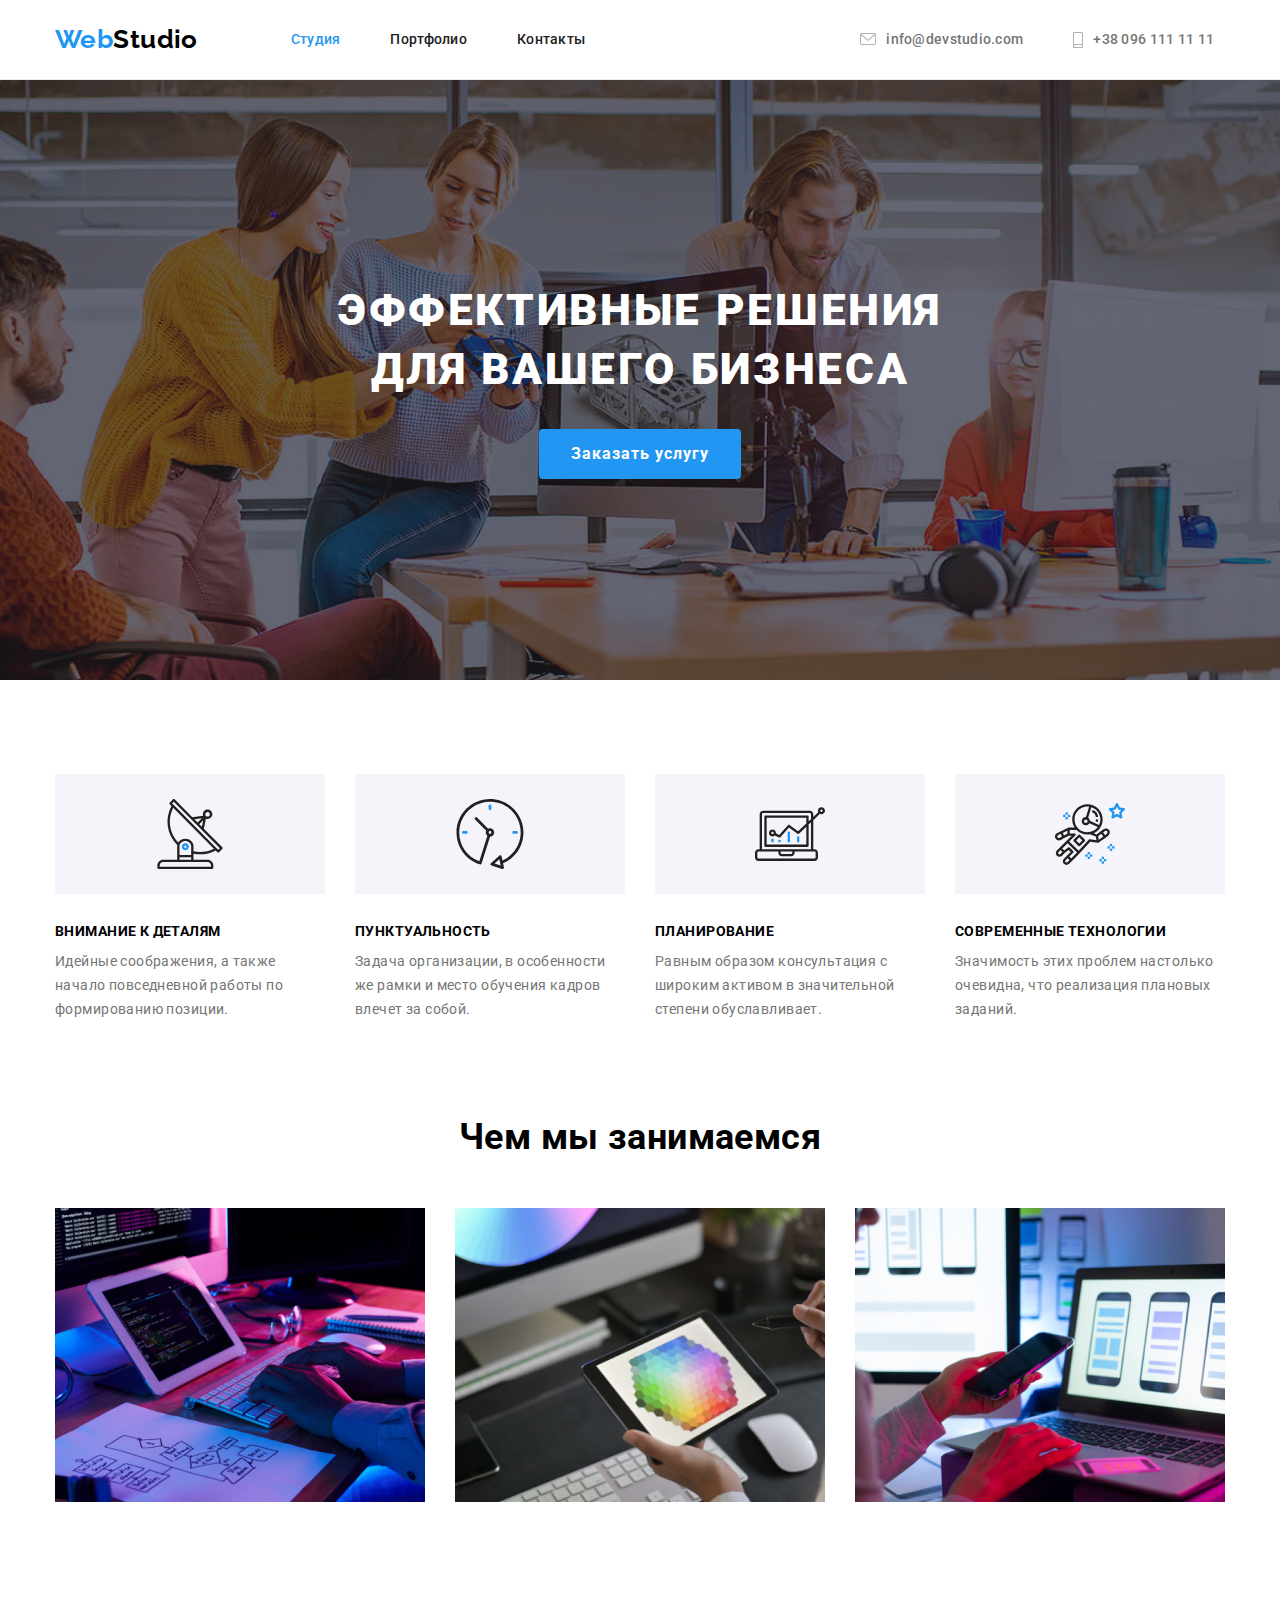
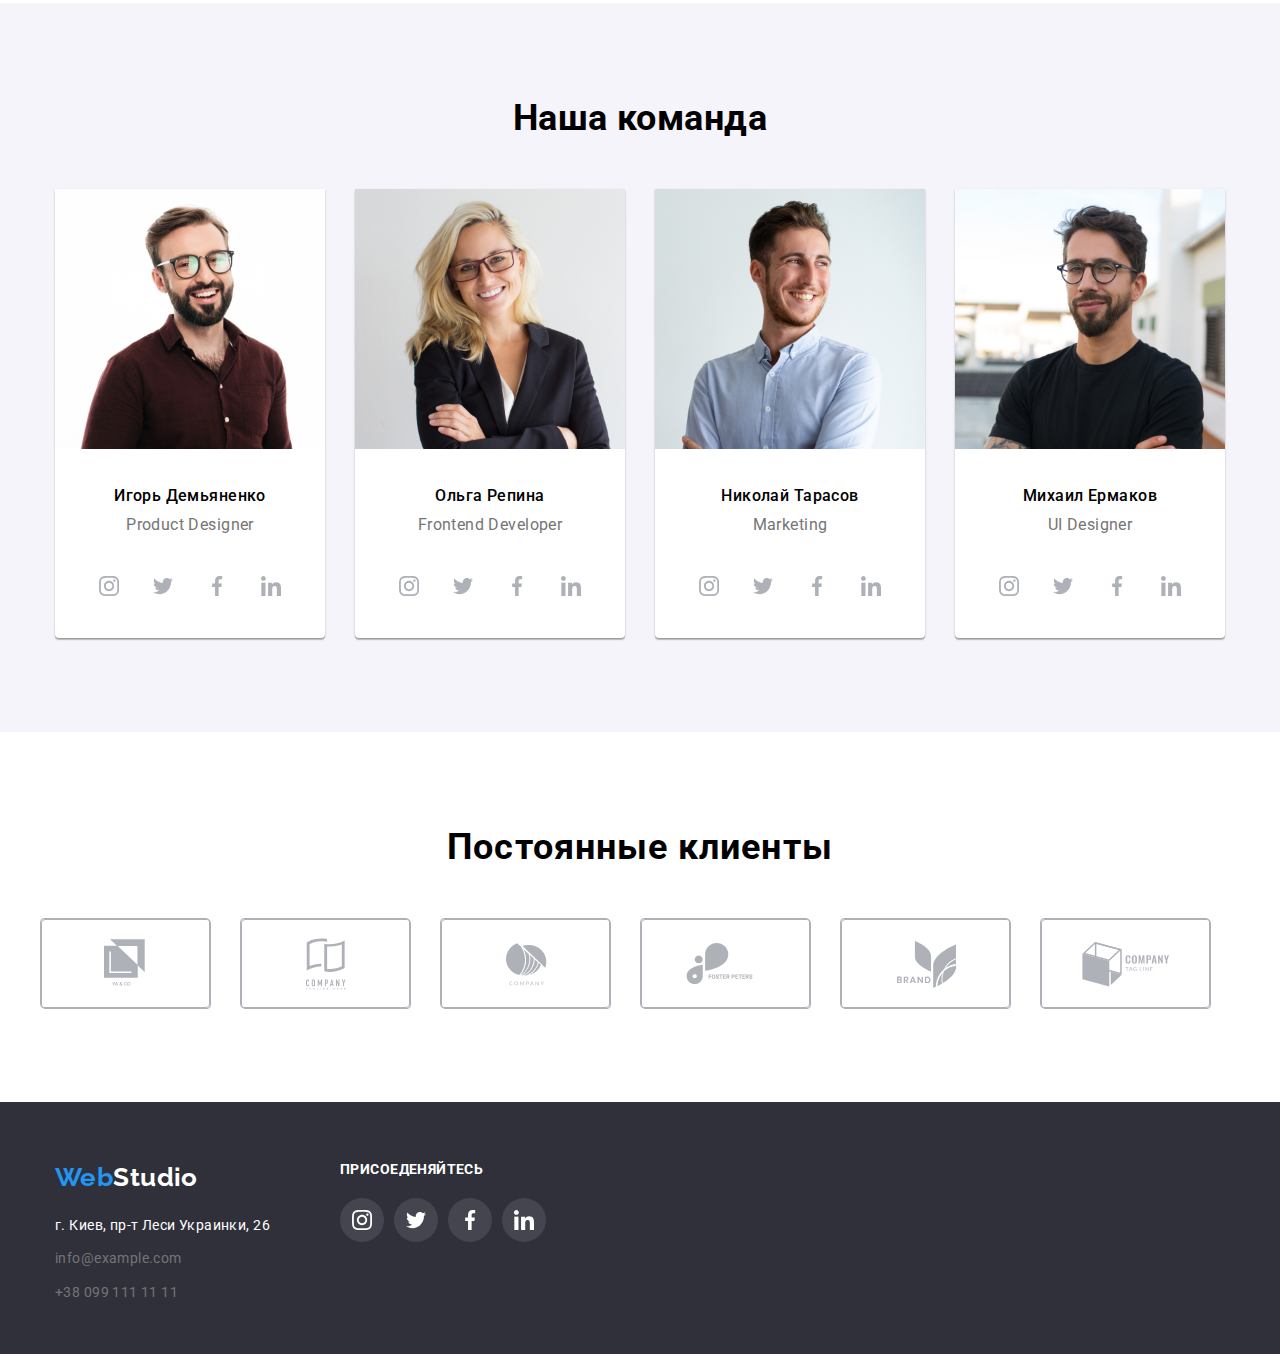
==== index.html @ dcd7377b "Initial commit" ====
<!DOCTYPE html>
<html lang="en">
  <head>
    <meta charset="UTF-8" />
    <meta name="viewport" content="width=device-width, initial-scale=1.0" />
    <title>Студия</title>
    <link rel="preconnect" href="https://fonts.gstatic.com" />
    <link rel="stylesheet" href="https://fonts.googleapis.com/css2?family=Roboto:wght@400;500;700;900&display=swap" />
    <link rel="stylesheet" href="https://fonts.googleapis.com/css2?family=Raleway:wght@700&display=swap" />
    <link
      rel="stylesheet"
      href="https://cdnjs.cloudflare.com/ajax/libs/modern-normalize/0.2.0/modern-normalize.min.css"
    />
    <link rel="stylesheet" href="./css/styles.css" />
  </head>

  <body>
    <!--Шапка-->
    <header class="page-header">
      <div class="container nav">
        <a href=""><span class="logo">Web</span><span class="second-logo">Studio</span></a>
        <nav class="nav-menu">
          <ul class="site-nav list">
            <li class="item"><a class="link current" href="./index.html">Студия</a></li>
            <li class="item"><a class="link" href="./portfolio.html">Портфолио</a></li>
            <li class="item"><a class="link" href="">Контакты</a></li>
          </ul>
        </nav>
        <ul class="list address">
          <li class="link address-item">
            <a class="link contacts-link" href="mailto:">
              <svg class="icon-envelope">
                <use href="./images/sprite.svg#icon-envelope"></use></svg
              >info@devstudio.com</a
            >
          </li>
          <li class="link address-item">
            <a class="link contacts-link" href="tel:+380961111111">
              <svg class="icon-smartphone">
                <use href="./images/sprite.svg#icon-smartphone"></use></svg
              >+38 096 111 11 11</a
            >
          </li>
        </ul>
      </div>
    </header>
    <!--Section hero-->
    <main>
      <section class="hero overley">
        <div class="container">
          <h1 class="title-hero">Эффективные решения <br />для вашего бизнеса</h1>
          <button class="button-hero" type="button">Заказать услугу</button>
        </div>
      </section>
      <!--Особенности-->
      <section class="section features">
        <div class="container">
          <h2 class="visually-hidden">О нас</h2>
          <ul class="list features-list">
            <li class="features-item antenna">
              <h3 class="features-title">Внимание к деталям</h3>
              <p class="features-text">
                Идейные соображения, а также начало повседневной работы по формированию позиции.
              </p>
            </li>
            <li class="features-item clock">
              <h3 class="features-title">Пунктуальность</h3>
              <p class="features-text">
                Задача организации, в особенности же рамки и место обучения кадров влечет за собой.
              </p>
            </li>
            <li class="features-item diagrama">
              <h3 class="features-title">Планирование</h3>
              <p class="features-text">
                Равным образом консультация с широким активом в значительной степени обуславливает.
              </p>
            </li>
            <li class="features-item astronaut">
              <h3 class="features-title">Современные технологии</h3>
              <p class="features-text">Значимость этих проблем настолько очевидна, что реализация плановых заданий.</p>
            </li>
          </ul>
        </div>
      </section>
      <!--Операции-->
      <section class="section">
        <div class="container">
          <h2 class="operation-title">Чем мы занимаемся</h2>
          <ul class="list operation-list">
            <li>
              <img src="./images/img.jpg" class="operation-img" alt="компьютер" width="370" />
            </li>
            <li><img src="./images/img(1).jpg" class="operation-img" alt="смартфон" width="370" /></li>
            <li><img src="./images/img(2).jpg" class="operation-img" alt="планшет" width="370" /></li>
          </ul>
        </div>
      </section>

      <!--Команда-->
      <section class="section team">
        <div class="container">
          <h2 class="team-title">Наша команда</h2>
          <ul class="list team-list">
            <li class="team-item">
              <img src="./images/img(3).jpg" class="team-img" alt="Игорь Демьяненко" width="270" />
              <h3 class="name">Игорь Демьяненко</h3>
              <p class="position">Product Designer</p>
              <ul class="list social-icons">
                <li class="social-icons-item">
                  <a href="" class="social-icons-link" target="_blank" rel="noopener noreferrer">
                    <svg class="icon">
                      <use href="./images/sprite.svg#icon-instagram"></use>
                    </svg>
                  </a>
                </li>
                <li class="social-icons-item">
                  <a href="" class="social-icons-link" target="_blank" rel="noopener noreferrer">
                    <svg class="icon">
                      <use href="./images/sprite.svg#icon-twitter"></use>
                    </svg>
                  </a>
                </li>
                <li class="social-icons-item">
                  <a href="" class="social-icons-link" target="_blank" rel="noopener noreferrer">
                    <svg class="icon">
                      <use href="./images/sprite.svg#icon-facebook"></use>
                    </svg>
                  </a>
                </li>
                <li class="social-icons-item">
                  <a href="" class="social-icons-link" target="_blank" rel="noopener noreferrer">
                    <svg class="icon">
                      <use href="./images/sprite.svg#icon-linkedin"></use>
                    </svg>
                  </a>
                </li>
              </ul>
            </li>
            <li class="team-item">
              <img src="./images/img(4).jpg" class="team-img" alt="Ольга Репина" width="270" />
              <h3 class="name">Ольга Репина</h3>
              <p class="position">Frontend Developer</p>
              <ul class="list social-icons">
                <li class="social-icons-item">
                  <a href="" class="social-icons-link" target="_blank" rel="noopener noreferrer">
                    <svg class="icon">
                      <use href="./images/sprite.svg#icon-instagram"></use>
                    </svg>
                  </a>
                </li>
                <li class="social-icons-item">
                  <a href="" class="social-icons-link" target="_blank" rel="noopener noreferrer">
                    <svg class="icon">
                      <use href="./images/sprite.svg#icon-twitter"></use>
                    </svg>
                  </a>
                </li>
                <li class="social-icons-item">
                  <a href="" class="social-icons-link" target="_blank" rel="noopener noreferrer">
                    <svg class="icon">
                      <use href="./images/sprite.svg#icon-facebook"></use>
                    </svg>
                  </a>
                </li>
                <li class="social-icons-item">
                  <a href="" class="social-icons-link" target="_blank" rel="noopener noreferrer">
                    <svg class="icon">
                      <use href="./images/sprite.svg#icon-linkedin"></use>
                    </svg>
                  </a>
                </li>
              </ul>
            </li>
            <li class="team-item">
              <img src="./images/img(5).jpg" class="team-img" alt="Николай Тарасов" width="270" />
              <h3 class="name">Николай Тарасов</h3>
              <p class="position">Marketing</p>
              <ul class="list social-icons">
                <li class="social-icons-item">
                  <a href="" class="social-icons-link" target="_blank" rel="noopener noreferrer">
                    <svg class="icon">
                      <use href="./images/sprite.svg#icon-instagram"></use>
                    </svg>
                  </a>
                </li>
                <li class="social-icons-item">
                  <a href="" class="social-icons-link" target="_blank" rel="noopener noreferrer">
                    <svg class="icon">
                      <use href="./images/sprite.svg#icon-twitter"></use>
                    </svg>
                  </a>
                </li>
                <li class="social-icons-item">
                  <a href="" class="social-icons-link" target="_blank" rel="noopener noreferrer">
                    <svg class="icon">
                      <use href="./images/sprite.svg#icon-facebook"></use>
                    </svg>
                  </a>
                </li>
                <li class="social-icons-item">
                  <a href="" class="social-icons-link" target="_blank" rel="noopener noreferrer">
                    <svg class="icon">
                      <use href="./images/sprite.svg#icon-linkedin"></use>
                    </svg>
                  </a>
                </li>
              </ul>
            </li>
            <li class="team-item">
              <img src="./images/img(6).jpg" class="team-img" alt="Михаил Ермаков" width="270" />
              <h3 class="name">Михаил Ермаков</h3>
              <p class="position">UI Designer</p>
              <ul class="list social-icons">
                <li class="social-icons-item">
                  <a href="" class="social-icons-link" target="_blank" rel="noopener noreferrer">
                    <svg class="icon">
                      <use href="./images/sprite.svg#icon-instagram"></use>
                    </svg>
                  </a>
                </li>
                <li class="social-icons-item">
                  <a href="" class="social-icons-link" target="_blank" rel="noopener noreferrer">
                    <svg class="icon">
                      <use href="./images/sprite.svg#icon-twitter"></use>
                    </svg>
                  </a>
                </li>
                <li class="social-icons-item">
                  <a href="" class="social-icons-link" target="_blank" rel="noopener noreferrer">
                    <svg class="icon">
                      <use href="./images/sprite.svg#icon-facebook"></use>
                    </svg>
                  </a>
                </li>
                <li class="social-icons-item">
                  <a href="" class="social-icons-link" target="_blank" rel="noopener noreferrer">
                    <svg class="icon">
                      <use href="./images/sprite.svg#icon-linkedin"></use>
                    </svg>
                  </a>
                </li>
              </ul>
            </li>
          </ul>
        </div>
      </section>
      <!--Клиенты-->
      <section class="clients">
        <div class="container">
          <h2 class="clients-title">Постоянные клиенты</h2>
          <ul class="clients-list list">
            <li class="items">
              <a href="" class="client-section-link"
                ><svg class="client-icon" width="45" height="50"><use href="./images/sprite.svg#icon-logo1"></use></svg
              ></a>
            </li>
            <li class="items">
              <a href="" class="client-section-link"
                ><svg class="client-icon" width="40" height="52"><use href="./images/sprite.svg#icon-logo2"></use></svg
              ></a>
            </li>
            <li class="items">
              <a href="" class="client-section-link"
                ><svg class="client-icon" width="41" height="43"><use href="./images/sprite.svg#icon-logo3"></use></svg
              ></a>
            </li>
            <li class="items">
              <a href="" class="client-section-link"
                ><svg class="client-icon" width="80" height="42"><use href="./images/sprite.svg#icon-logo4"></use></svg
              ></a>
            </li>
            <li class="items">
              <a href="" class="client-section-link"
                ><svg class="client-icon" width="59" height="47"><use href="./images/sprite.svg#icon-logo5"></use></svg
              ></a>
            </li>
            <li class="items">
              <a href="" class="client-section-link"
                ><svg class="client-icon" width="88" height="45"><use href="./images/sprite.svg#icon-logo6"></use></svg
              ></a>
            </li>
          </ul>
        </div>
      </section>
    </main>
    <!--Подвал-->
    <footer class="bottom">
      <div class="container">
        <div class="footer-container">
          <a href="/" class="logo-bottom"
            ><span class="logo">Web</span><span class="second-logo-footer">Studio</span></a
          >
          <address class="address-container">
            <ul class="list">
              <li class="footer-contact"><span class="street"> г. Киев, пр-т Леси Украинки, 26</span></li>

              <li class="footer-contact"><a class="mail-footer" href="mailto:info@example.com">info@example.com</a></li>

              <li class="footer-contact"><a class="tel-footer" href="tel:+380991111111">+38 099 111 11 11</a></li>
            </ul>
          </address>
        </div>
        <div class="contact">
          <h3 class="social-title">Присоеденяйтесь</h3>
          <ul class="list social-list">
            <li class="social-item">
              <a href="" class="social-link" target="_blank" rel="noopener noreferrer">
                <svg class="social-icon">
                  <use href="./images/sprite.svg#icon-instagram"></use>
                </svg>
              </a>
            </li>
            <li class="social-item">
              <a href="" class="social-link" target="_blank" rel="noopener noreferrer">
                <svg class="social-icon">
                  <use href="./images/sprite.svg#icon-twitter"></use>
                </svg>
              </a>
            </li>
            <li class="social-item">
              <a href="" class="social-link" target="_blank" rel="noopener noreferrer">
                <svg class="social-icon">
                  <use href="./images/sprite.svg#icon-facebook"></use>
                </svg>
              </a>
            </li>
            <li class="social-item">
              <a href="" class="social-link" target="_blank" rel="noopener noreferrer">
                <svg class="social-icon">
                  <use href="./images/sprite.svg#icon-linkedin"></use>
                </svg>
              </a>
            </li>
          </ul>
        </div>
      </div>
    </footer>
  </body>
</html>
---- css/styles.css ----
h1,
h2,
h3,
p,
ul {
  margin: 0;
  padding: 0;
  border: 0;
  font-size: 100%;
  font: inherit;
  vertical-align: baseline;
}
html {
  box-sizing: border-box;
}
:root {
  --primary-text-color: #757575;
  --title-text-color: #212121;
  --accent-color: #2196f3;
  --primary-white-color: #ffffff;
}
a {
  text-decoration: none;
  font-style: normal;
}
body {
  background-color: var(--primary-white-color);
  color: var(--primary-text-color);
  font-family: Roboto, sans-serif;
  font-style: normal;
  font-weight: normal;
  font-size: 14px;
  line-height: 24px;
  letter-spacing: 0.03em;
}
.container {
  width: 1200px;
  margin: 0 auto;
  padding: 0 15px;
}
.section {
  padding: 94px 0;
}
/* Шапка*/
.page-header {
  display: flex;
  padding: 20px 0;
  height: 80px;
  border-bottom: 1px solid #ececec;
}

.page-header .container {
  display: flex;
  justify-content: flex-start;
  align-items: center;
}
.page-header {
  display: flex;
  padding: 20px 0;
  height: 80px;
  border-bottom: 1px solid #ececec;
}
.site-nav {
  display: flex;
  margin-left: 93px;
}

.logo {
  font-family: Raleway;
  font-style: normal;
  font-weight: bold;
  font-size: 26px;
  line-height: 1.19;
  color: var(--accent-color);
}
.second-logo {
  font-family: Raleway;
  font-style: normal;
  font-weight: bold;
  font-size: 26px;
  line-height: 1.19px;
  color: black;
}

.site-nav .link {
  color: var(--title-text-color);
  font-weight: 500;
  font-size: 14px;
  line-height: 1.14;
  letter-spacing: 0.02em;
}
.site-nav .current {
  color: var(--accent-color);
}
.site-nav .link:hover,
:focus {
  color: var(--accent-color);
}
.nav {
  display: flex;
  flex-direction: row;
  align-items: baseline;
}
.nav-menu {
  margin-left: 93px;
  margin-right: 275px;
}
.site-nav {
  display: flex;
  font-weight: 500;
  line-height: 1.14;
  letter-spacing: 0.02em;
}
.site-nav .item:not(:last-child) {
  margin-right: 50px;
}

.list {
  list-style: none;
  margin: 0;
  padding: 0;
}

.contacts-link {
  color: var(--primary-text-color);
}
.contacts-link {
  color: var(--primary-text-color);
}
.contacts-link:focus,
.contacts-link:hover {
  color: var(--accent-color);
}
.contacts-link:hover .icon-envelope,
.contacts-link:focus .icon-envelope,
.contacts-link:hover .icon-smartphone,
.contacts-link:focus .icon-smartphone {
  fill: var(--accent-color);
}

.address {
  display: flex;
  margin-left: auto;
}
.contacts-link {
  display: flex;
  align-items: center;
  padding-top: 7px;
  padding-bottom: 7px;

  font-weight: 500;
  line-height: 1.14;
  letter-spacing: 0.02em;
}
.icon-envelope {
  width: 16px;
  height: 12px;
  margin-right: 10px;
  fill: #afb1b8;
}
.icon-smartphone {
  margin-right: 10px;
  fill: #afb1b8;
  width: 10px;
  height: 16px;
}
.address-item:not(:last-child) {
  margin-right: 50px;
}

.address-item:first-child {
  padding-left: 0;
}
.address-item {
  padding-top: 7px;
  padding-bottom: 7px;
  color: var(--secondary-text);
  font-weight: 500;
  line-height: 1.14;
  letter-spacing: 0.02em;
}

.list {
  list-style: none;
  margin: 0;
  padding: 0;
}
.visually-hidden {
  position: absolute !important;
  clip: rect(1px 1px 1px 1px);
  clip: rect(1px, 1px, 1px, 1px);
  padding: 0 !important;
  border: 0 !important;
  height: 1px !important;
  width: 1px !important;
  overflow: hidden;
}
/*section hero*/
.hero {
  height: 600px;
  padding-top: 200px;
  padding-bottom: 200px;
  text-align: center;
  background-color: #2f303a;
}
.title-hero {
  font-weight: 900;
  font-size: 44px;
  line-height: 1.34;
  text-align: center;
  letter-spacing: 0.06em;
  text-transform: uppercase;
  color: var(--primary-white-color);
  margin-top: 0;
  margin-bottom: 30px;
}
.button-hero {
  background-color: var(--accent-color);
  color: var(--primary-white-color);
  cursor: pointer;
  font-family: inherit;
  font-weight: 700;
  font-size: 16px;
  line-height: 1.87;
  align-items: center;
  letter-spacing: 0.06em;

  padding: 10px 32px;
  border-radius: 4px;
  border: none;
}
.overley {
  display: flex;
  align-items: center;
  height: 600px;
  margin-left: auto;
  margin-right: auto;
  background-image: linear-gradient(to right, rgba(47, 48, 58, 0.4), rgba(47, 48, 58, 0.4)), url(../images/hero.jpg);
  background-repeat: no-repeat;
  background-position: center;
  background-size: cover;
}
.hero {
  display: flex;
  justify-content: center;
}
h1,
h2,
h3 {
  color: black;
}
/* Портфолио*/
.buttons-block {
  display: flex;
  justify-content: center;
  margin-bottom: 50px;
}
.portfolio-button {
  background-color: #f5f4fa;
  color: var(--title-text-color);
  cursor: pointer;
  font-family: inherit;
  font-weight: 500;
  font-size: 16px;
  line-height: 1.63;

  letter-spacing: 0.03em;
  display: inline-block;
  margin-top: 30px;
  padding: 6px 22px;
  border-radius: 4px;
  border: none;
  margin-right: 8px;
}
.buttons-item:last-child button {
  margin-right: 0;
}
.portfolio-button:focus,
.portfolio-button:hover {
  background-color: var(--accent-color);
  color: var(--primary-white-color);
}
.portfolio-button:focus,
.portfolio-button:hover {
  filter: drop-shadow(0px 4px 4px rgba(0, 0, 0, 0.25));
}
.projects-list {
  display: flex;
  flex-wrap: wrap;
}
.projects-text {
  padding: 0 24px;
  margin-top: 20px;
}
.project-item {
  display: block;
  width: calc((100% - 60px) / 3);
  margin-right: 30px;
  margin-bottom: 30px;

  border: 1px solid #eeeeee;
  background: #ffffff;
  box-sizing: border-box;
}
.project-link {
  display: block;
  padding-bottom: 20px;
}
.project-item:nth-child(3n) {
  margin-right: 0;
}

.project-item:nth-last-child(-n + 3) {
  margin-bottom: 0;
}
.project-item:hover {
  box-shadow: 0px 1px 1px rgba(0, 0, 0, 0.12), 0px 4px 4px rgba(0, 0, 0, 0.06), 1px 4px 6px rgba(0, 0, 0, 0.16);
}
.product-name {
  font-weight: 700;
  font-size: 18px;
  line-height: 2;
  letter-spacing: 0.06em;
}

.product-description {
  font-size: 16px;
  line-height: 1.89;
  letter-spacing: 0.03em;
  color: var(--primary-text-color);
}
/* Особенности*/
.features-list {
  display: flex;
  justify-content: space-between;
}
.features-item {
  min-width: 270px;
  max-width: 270px;
}
.features-list .features-item::before {
  display: block;
  content: '';
  height: 120px;
  background-color: #f5f4fa;
  background-position: center;
  background-repeat: no-repeat;
  margin-bottom: 30px;
}
.antenna::before {
  background-image: url(../images/icons/antenna.svg);
}
.clock::before {
  background-image: url(../images/icons/clock.svg);
}
.diagrama::before {
  background-image: url(../images/icons/diagram.svg);
}
.astronaut::before {
  background-image: url(../images/icons/astronaut.svg);
}
.features-list .features-item:not(:last-child) {
  margin-right: 30px;
}

.features-title {
  font-weight: 700;
  line-height: 1.14;
  text-transform: uppercase;
  margin-bottom: 10px;
}
.features-text {
  font-style: normal;
  font-weight: normal;
  font-size: 14px;
  line-height: 1.71;
  color: #757575;
  letter-spacing: 0.03em;
}

.section.features {
  padding-bottom: 0;
}
/*Операции*/
.operation-title {
  font-weight: 700;
  font-size: 36px;
  line-height: 1.17;
  text-align: center;
  margin-bottom: 50px;
}
.operation-list {
  display: flex;
  justify-content: space-between;
}
/* Kоманда */
.team {
  background-color: #f5f4fa;
}

.team-title {
  font-weight: 700;
  font-size: 36px;
  line-height: 1.17;
  text-align: center;
  margin-bottom: 50px;
}
.team-list {
  display: flex;
  justify-content: space-between;
}
.team-item {
  text-align: center;
  background-color: white;
  box-shadow: 0px 1px 3px rgba(0, 0, 0, 0.12), 0px 1px 1px rgba(0, 0, 0, 0.14), 0px 2px 1px rgba(0, 0, 0, 0.2);
  border-radius: 0px 0px 4px 4px;
}
.team-img {
  margin-bottom: 30px;
}
.name {
  font-weight: 500;
  font-size: 16px;
  line-height: 1.2;
  margin-bottom: 10px;
}
.position {
  font-size: 16px;
  line-height: 1.2;
  margin-bottom: 30px;
  color: #757575;
}
.social-icons {
  display: inline-flex;
  margin: 0px 32px 30px 32px;
}
.social-icons-item + .social-icons-item {
  margin-left: 10px;
}
.social-icons-link {
  display: flex;
  justify-content: center;
  align-items: center;
  width: 44px;
  height: 44px;
  border-radius: 50%;
}
.social-icons .icon {
  width: 20px;
  height: 20px;
  fill: #afb1b8;
}
.social-icons-link:hover,
.social-icons-link:focus {
  background-color: var(--accent-color);
}
.social-icons-link:hover .icon,
.social-icons-link:focus .icon {
  fill: var(--primary-white-color);
}
/*Клиенты*/
.clients {
  padding-top: 94px;
  padding-bottom: 94px;
}
.clients-title {
  margin-bottom: 50px;
  font-weight: 700;
  font-size: 36px;
  line-height: 42px;
  text-align: center;
  letter-spacing: 0.03em;
}
.clients-list {
  display: flex;
  justify-content: center;
  align-items: center;
}
.items {
  width: 170px;
  height: 90px;
  border: 1px solid #afb1b8;
  box-sizing: border-box;
  border-radius: 4px;
}
.client-section-link {
  display: flex;
  justify-content: center;
  align-items: center;
  width: 170px;
  height: 90px;
  fill: #afb1b8;
  border: 1px solid #afb1b8;
  box-sizing: border-box;
  border-radius: 4px;
}
.clients-list .items {
  margin-right: 30px;
}
.client-section-link:hover,
.client-section-link:focus {
  fill: var(--accent-color);
}
.client-section-link:hover,
.client-section-link:focus {
  border: 1px solid var(--accent-color);
}

/*Подвал*/
.bottom {
  background-color: #2f303a;
  color: var(--primary-white-color);
  height: 252px;
  padding: 60px 0 60px 0;
}
.bottom {
  display: flex;
}

.second-logo-footer {
  font-family: Raleway;
  font-style: normal;
  font-weight: bold;
  font-size: 26px;
  line-height: 1.19px;
  color: var(--primary-white-color);
  text-decoration: none;
}
.logo-bottom {
  display: inline-block;
  margin-bottom: 20px;
}
.street {
  font-style: normal;
  padding-bottom: 9px;
}

.mail-footer,
.tel-footer {
  color: var(--primary-text-color);
  font-style: normal;
  font-weight: 400;
  font-size: 14px;
  line-height: 1.7;
  letter-spacing: 0.03em;
  margin-bottom: 9px;
}
.mail-footer:focus,
.mail-footer:hover,
.tel-footer:hover,
.tel-footer:focus {
  color: var(--accent-color);
}

.social-title {
  font-weight: bold;
  font-size: 14px;
  line-height: 1.14;
  text-transform: uppercase;
  margin-bottom: 20px;
  color: #ffffff;
}

.contact {
  display: inline-block;
  flex-basis: calc((50% - 45px) / 2);
  margin-left: 70px;
}
.social-list {
  display: flex;
  padding-bottom: 30px;
}
.social-link {
  display: flex;
  justify-content: center;
  align-items: center;
  width: 44px;
  height: 44px;
  background: rgba(255, 255, 255, 0.1);
  border-radius: 50%;
}
.social-link:hover {
  background-color: var(--accent-color);
}
.social-icon {
  width: 20px;
  height: 20px;
  fill: #ffffff;
}
footer .container {
  display: inline-flex;
}
.footer-contact {
  margin-bottom: 9px;
}
.social-item:not(:last-child) {
  margin-right: 10px;
}
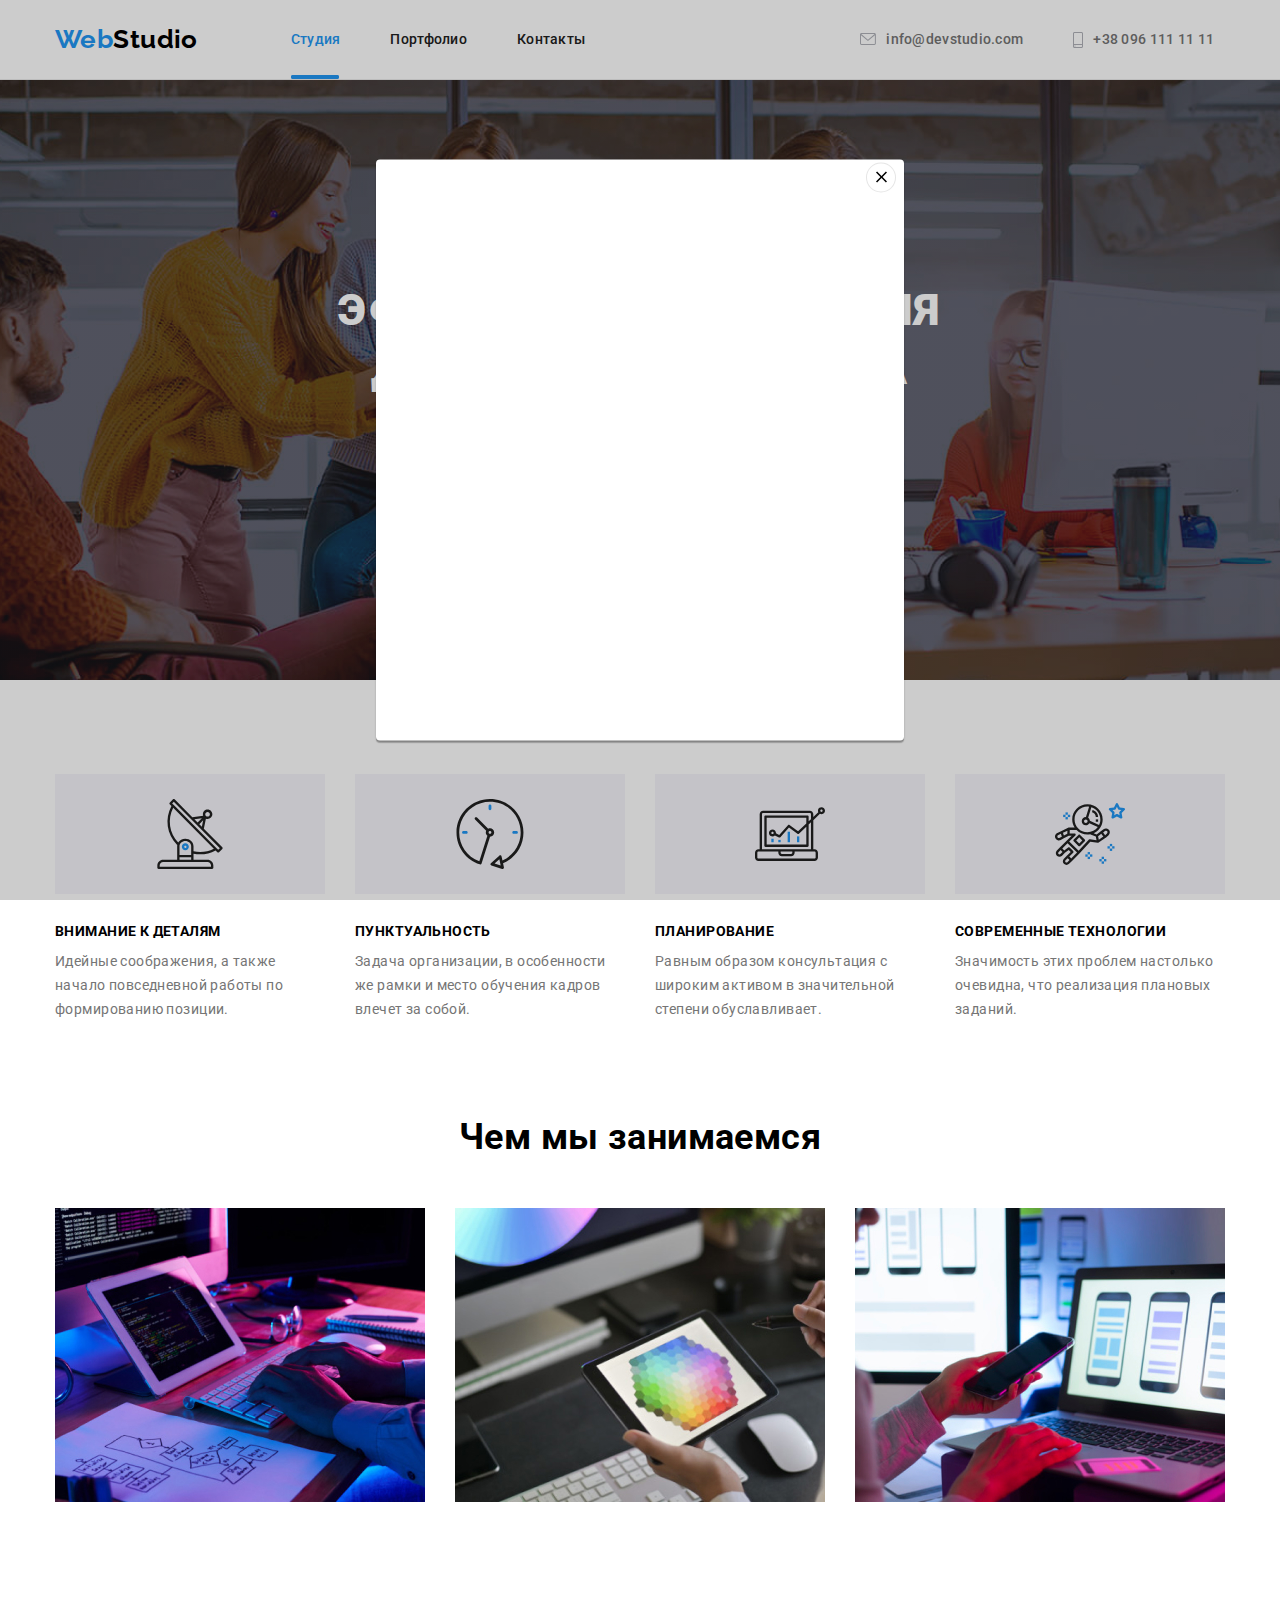
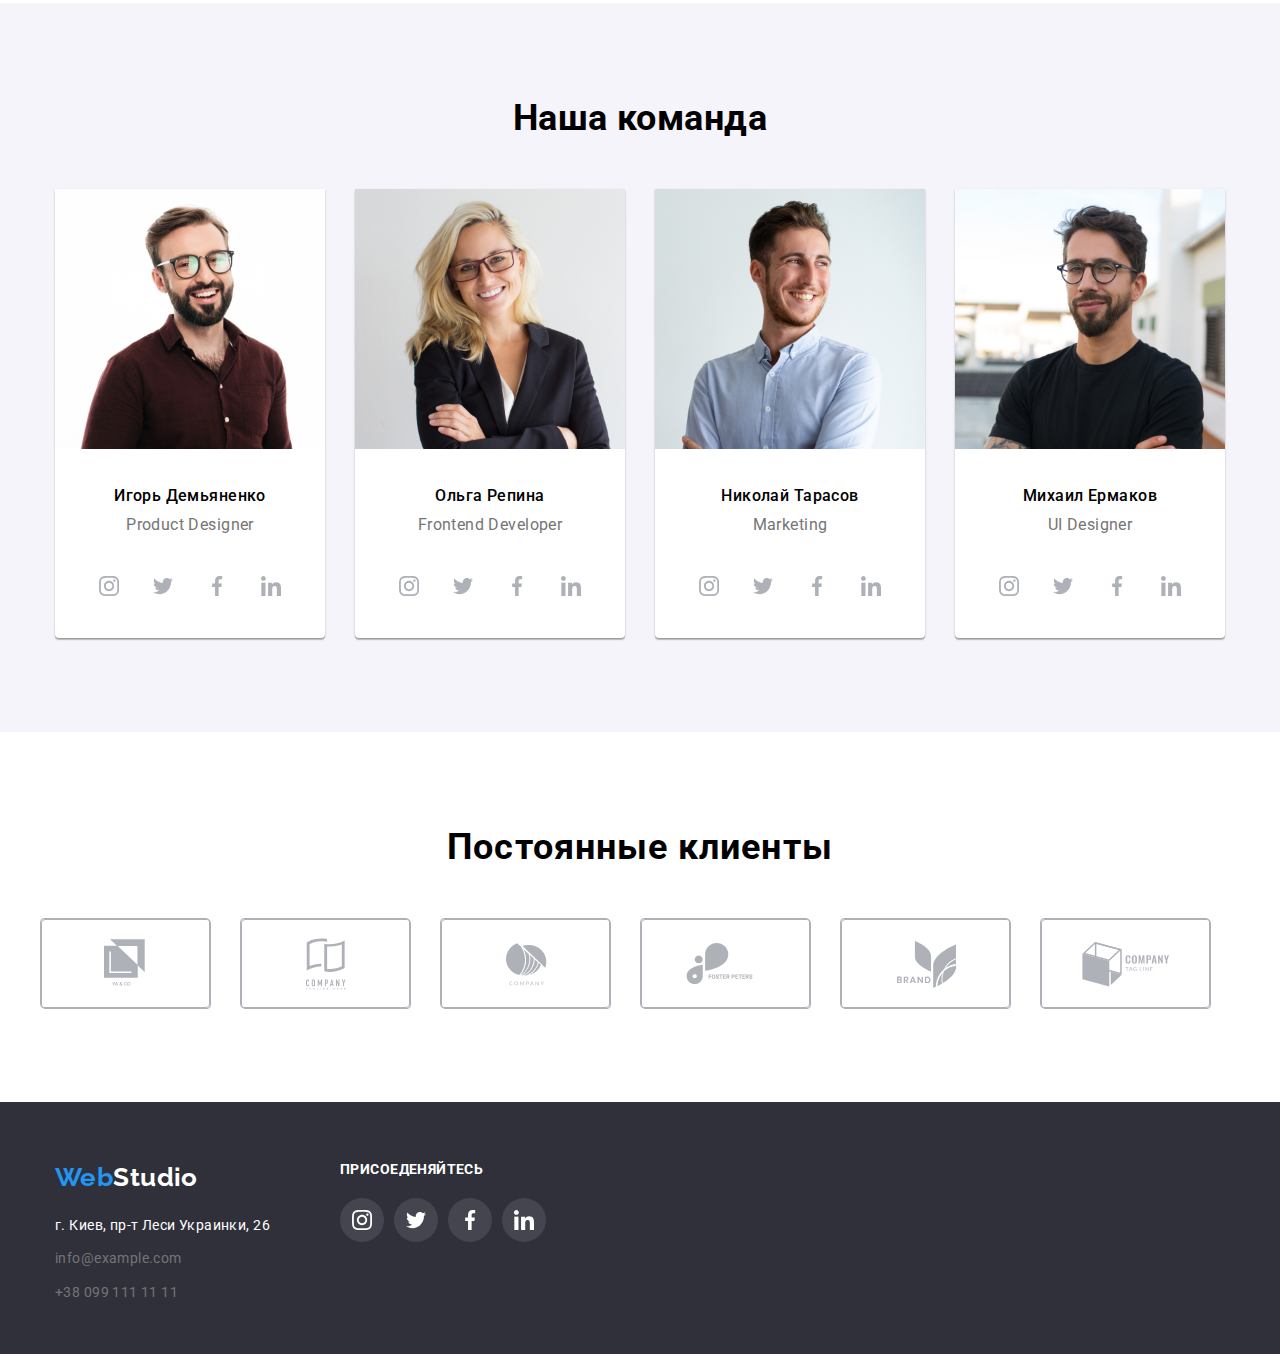
==== commit 3dca5776: "позиционирование" ====
--- a/index.html
+++ b/index.html
@@ -21,8 +21,12 @@
         <a href=""><span class="logo">Web</span><span class="second-logo">Studio</span></a>
         <nav class="nav-menu">
           <ul class="site-nav list">
-            <li class="item"><a class="link current" href="./index.html">Студия</a></li>
-            <li class="item"><a class="link" href="./portfolio.html">Портфолио</a></li>
+            <li class="item current">
+              <a class="link current" href="./index.html">Студия</a>
+            </li>
+            <li class="item">
+              <a class="link" href="./portfolio.html">Портфолио</a>
+            </li>
             <li class="item"><a class="link" href="">Контакты</a></li>
           </ul>
         </nav>
@@ -49,7 +53,7 @@
       <section class="hero overley">
         <div class="container">
           <h1 class="title-hero">Эффективные решения <br />для вашего бизнеса</h1>
-          <button class="button-hero" type="button">Заказать услугу</button>
+          <button class="button-hero" type="button" data-modal-open>Заказать услугу</button>
         </div>
       </section>
       <!--Особенности-->
@@ -90,8 +94,12 @@
             <li>
               <img src="./images/img.jpg" class="operation-img" alt="компьютер" width="370" />
             </li>
-            <li><img src="./images/img(1).jpg" class="operation-img" alt="смартфон" width="370" /></li>
-            <li><img src="./images/img(2).jpg" class="operation-img" alt="планшет" width="370" /></li>
+            <li>
+              <img src="./images/img(1).jpg" class="operation-img" alt="смартфон" width="370" />
+            </li>
+            <li>
+              <img src="./images/img(2).jpg" class="operation-img" alt="планшет" width="370" />
+            </li>
           </ul>
         </div>
       </section>
@@ -251,32 +259,38 @@
           <ul class="clients-list list">
             <li class="items">
               <a href="" class="client-section-link"
-                ><svg class="client-icon" width="45" height="50"><use href="./images/sprite.svg#icon-logo1"></use></svg
-              ></a>
-            </li>
-            <li class="items">
-              <a href="" class="client-section-link"
-                ><svg class="client-icon" width="40" height="52"><use href="./images/sprite.svg#icon-logo2"></use></svg
-              ></a>
-            </li>
-            <li class="items">
-              <a href="" class="client-section-link"
-                ><svg class="client-icon" width="41" height="43"><use href="./images/sprite.svg#icon-logo3"></use></svg
-              ></a>
-            </li>
-            <li class="items">
-              <a href="" class="client-section-link"
-                ><svg class="client-icon" width="80" height="42"><use href="./images/sprite.svg#icon-logo4"></use></svg
-              ></a>
-            </li>
-            <li class="items">
-              <a href="" class="client-section-link"
-                ><svg class="client-icon" width="59" height="47"><use href="./images/sprite.svg#icon-logo5"></use></svg
-              ></a>
-            </li>
-            <li class="items">
-              <a href="" class="client-section-link"
-                ><svg class="client-icon" width="88" height="45"><use href="./images/sprite.svg#icon-logo6"></use></svg
+                ><svg class="client-icon" width="45" height="50">
+                  <use href="./images/sprite.svg#icon-logo1"></use></svg
+              ></a>
+            </li>
+            <li class="items">
+              <a href="" class="client-section-link"
+                ><svg class="client-icon" width="40" height="52">
+                  <use href="./images/sprite.svg#icon-logo2"></use></svg
+              ></a>
+            </li>
+            <li class="items">
+              <a href="" class="client-section-link"
+                ><svg class="client-icon" width="41" height="43">
+                  <use href="./images/sprite.svg#icon-logo3"></use></svg
+              ></a>
+            </li>
+            <li class="items">
+              <a href="" class="client-section-link"
+                ><svg class="client-icon" width="80" height="42">
+                  <use href="./images/sprite.svg#icon-logo4"></use></svg
+              ></a>
+            </li>
+            <li class="items">
+              <a href="" class="client-section-link"
+                ><svg class="client-icon" width="59" height="47">
+                  <use href="./images/sprite.svg#icon-logo5"></use></svg
+              ></a>
+            </li>
+            <li class="items">
+              <a href="" class="client-section-link"
+                ><svg class="client-icon" width="88" height="45">
+                  <use href="./images/sprite.svg#icon-logo6"></use></svg
               ></a>
             </li>
           </ul>
@@ -292,11 +306,17 @@
           >
           <address class="address-container">
             <ul class="list">
-              <li class="footer-contact"><span class="street"> г. Киев, пр-т Леси Украинки, 26</span></li>
+              <li class="footer-contact">
+                <span class="street"> г. Киев, пр-т Леси Украинки, 26</span>
+              </li>
 
-              <li class="footer-contact"><a class="mail-footer" href="mailto:info@example.com">info@example.com</a></li>
+              <li class="footer-contact">
+                <a class="mail-footer" href="mailto:info@example.com">info@example.com</a>
+              </li>
 
-              <li class="footer-contact"><a class="tel-footer" href="tel:+380991111111">+38 099 111 11 11</a></li>
+              <li class="footer-contact">
+                <a class="tel-footer" href="tel:+380991111111">+38 099 111 11 11</a>
+              </li>
             </ul>
           </address>
         </div>
@@ -335,5 +355,13 @@
         </div>
       </div>
     </footer>
+    <div class="backdrop is-hidden" data-modal>
+      <div class="modal">
+        <a href="" class="close" data-modal-close
+          ><svg class="close-icon" width="18" height="18"><use href="./images/sprite.svg#icon-close"></use></svg
+        ></a>
+      </div>
+    </div>
+    <script src="./js/modal.js"></script>
   </body>
 </html>
--- a/css/styles.css
+++ b/css/styles.css
@@ -59,6 +59,7 @@
   padding: 20px 0;
   height: 80px;
   border-bottom: 1px solid #ececec;
+  position: relative;
 }
 .site-nav {
   display: flex;
@@ -92,6 +93,24 @@
 .site-nav .current {
   color: var(--accent-color);
 }
+.current {
+  display: flex;
+  flex-direction: column;
+  justify-content: center;
+  color: var(--accent-color);
+  height: 100%;
+}
+
+.current::after {
+  content: '';
+  position: absolute;
+  bottom: 0;
+  height: 4px;
+  width: 48px;
+  border: solid 2px var(--accent-color);
+  border-radius: 2px;
+}
+
 .site-nav .link:hover,
 :focus {
   color: var(--accent-color);
@@ -596,3 +615,43 @@
 .social-item:not(:last-child) {
   margin-right: 10px;
 }
+.backdrop {
+  position: fixed;
+  top: 0;
+  left: 0;
+  bottom: 0;
+  right: 0;
+  background: rgba(0, 0, 0, 0.2);
+}
+.backdrop.is-hidden {
+  opacity: 1;
+  pointer-events: none;
+}
+.modal {
+  position: absolute;
+  width: 528px;
+  height: 581px;
+  top: 50%;
+  left: 50%;
+  transform: translate(-50%, -50%);
+  background: #ffffff;
+  box-shadow: 0px 1px 3px rgba(0, 0, 0, 0.12), 0px 1px 1px rgba(0, 0, 0, 0.14), 0px 2px 1px rgba(0, 0, 0, 0.2);
+  border-radius: 4px;
+}
+.close {
+  position: absolute;
+  width: 30px;
+  height: 30px;
+  top: 0;
+  right: 0;
+  background: #ffffff;
+  border: 1px solid rgba(0, 0, 0, 0.1);
+  box-sizing: border-box;
+  border-radius: 50%;
+  display: flex;
+  justify-content: center;
+  align-items: center;
+  position: absolute;
+  top: 3px;
+  right: 8px;
+}
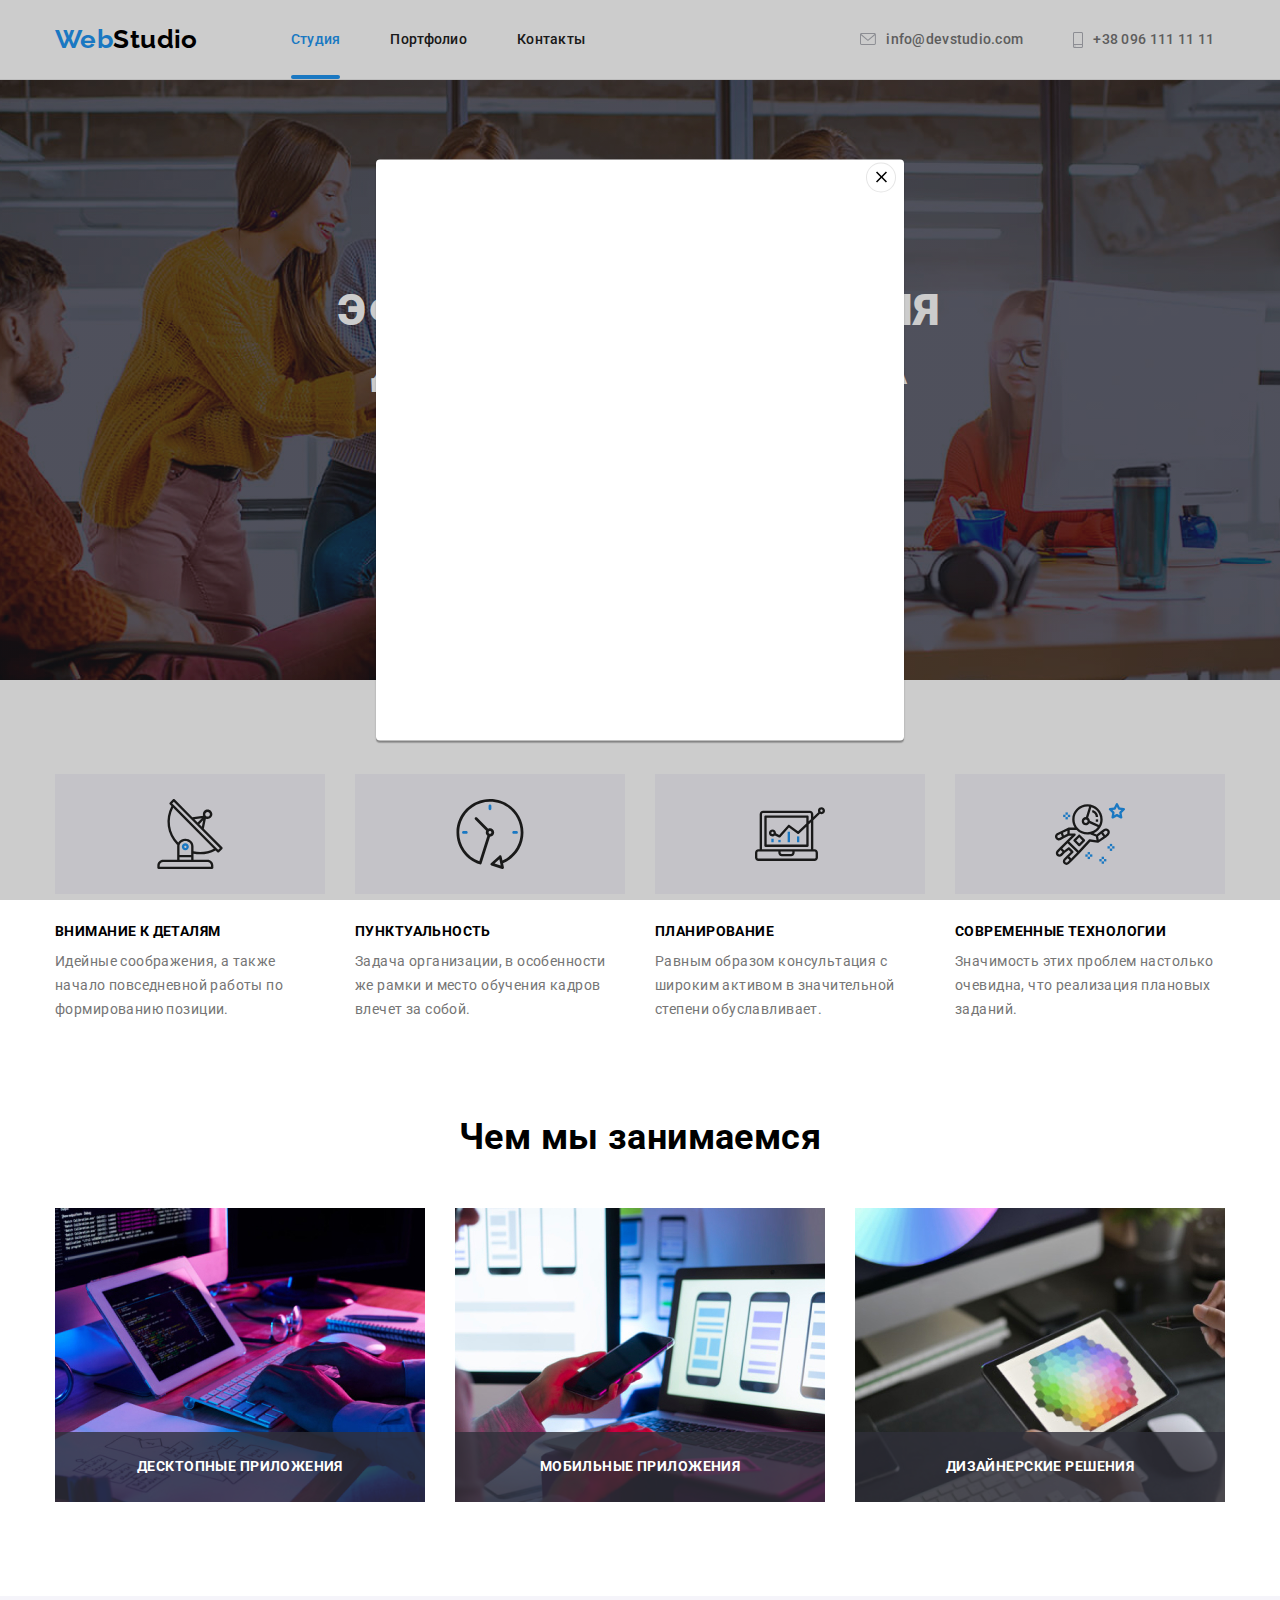
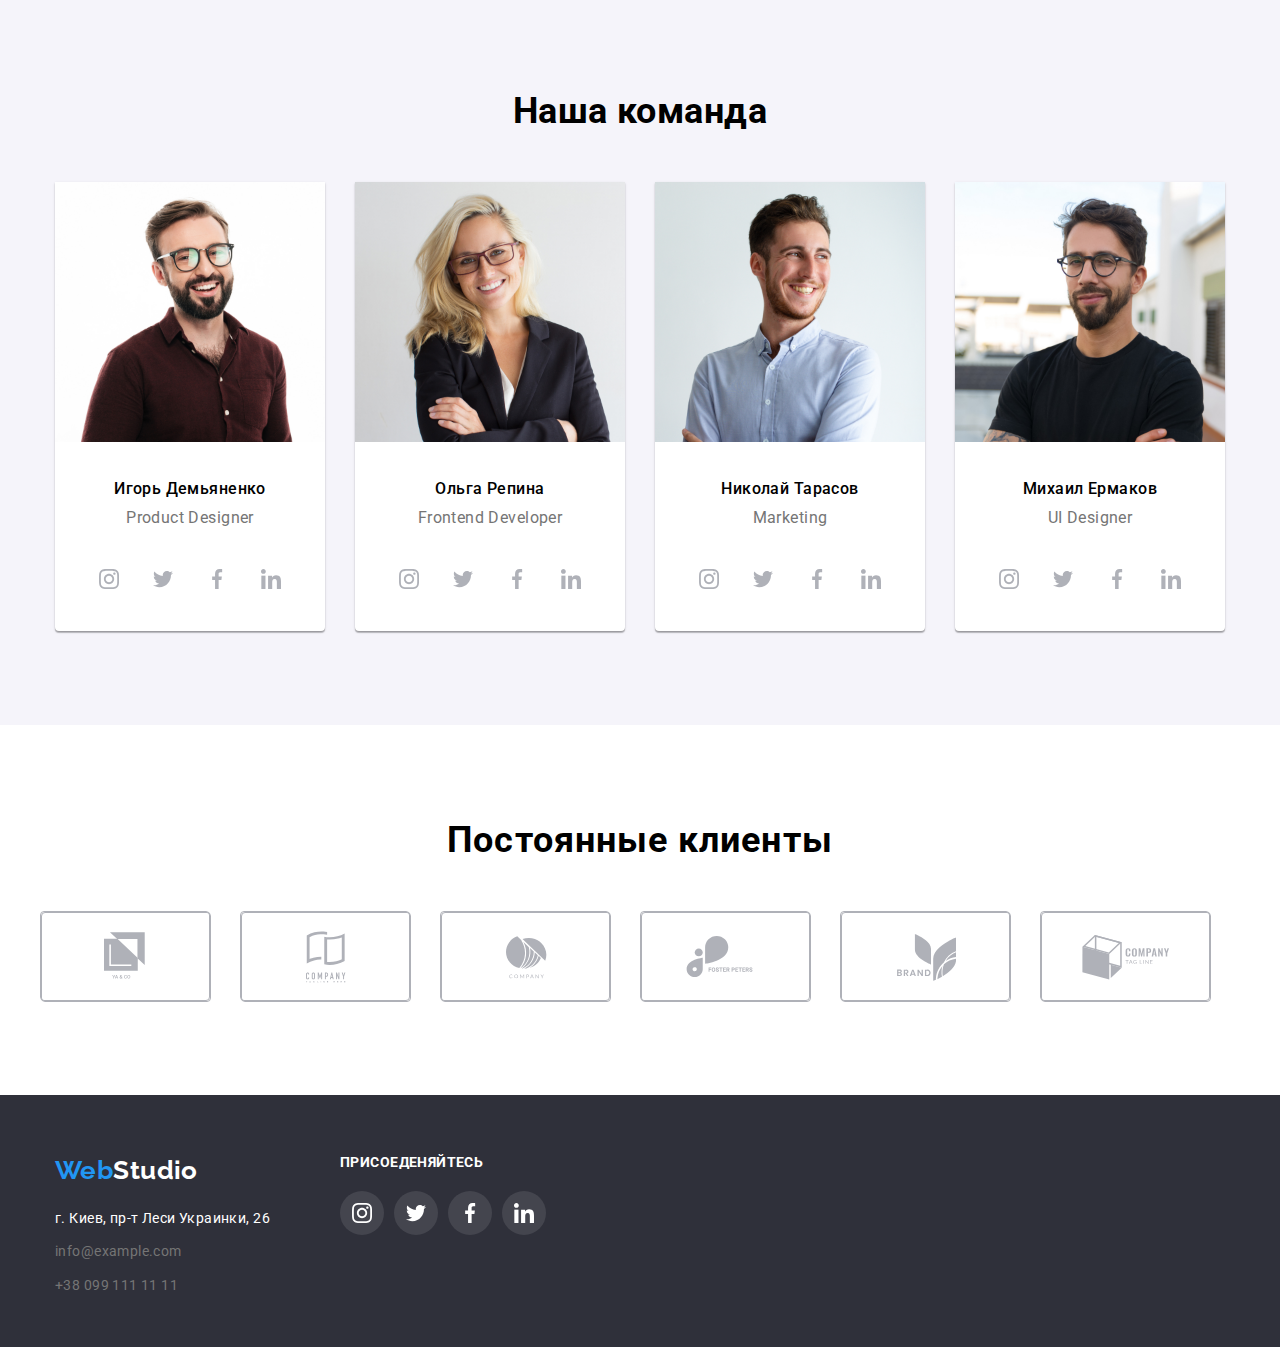
==== commit 16ee9cad: "скрипт" ====
--- a/index.html
+++ b/index.html
@@ -21,7 +21,7 @@
         <a href=""><span class="logo">Web</span><span class="second-logo">Studio</span></a>
         <nav class="nav-menu">
           <ul class="site-nav list">
-            <li class="item current">
+            <li class="item">
               <a class="link current" href="./index.html">Студия</a>
             </li>
             <li class="item">
@@ -35,8 +35,8 @@
             <a class="link contacts-link" href="mailto:">
               <svg class="icon-envelope">
                 <use href="./images/sprite.svg#icon-envelope"></use></svg
-              >info@devstudio.com</a
-            >
+              >info@devstudio.com
+            </a>
           </li>
           <li class="link address-item">
             <a class="link contacts-link" href="tel:+380961111111">
@@ -91,14 +91,17 @@
         <div class="container">
           <h2 class="operation-title">Чем мы занимаемся</h2>
           <ul class="list operation-list">
-            <li>
+            <li class="operation">
               <img src="./images/img.jpg" class="operation-img" alt="компьютер" width="370" />
-            </li>
-            <li>
+              <p class="lable">Десктопные приложения</p>
+            </li>
+            <li class="operation">
+              <img src="./images/img(2).jpg" class="operation-img" alt="планшет" width="370" />
+              <p class="lable">Мобильные приложения</p>
+            </li>
+            <li class="operation">
               <img src="./images/img(1).jpg" class="operation-img" alt="смартфон" width="370" />
-            </li>
-            <li>
-              <img src="./images/img(2).jpg" class="operation-img" alt="планшет" width="370" />
+              <p class="lable">Дизайнерские решения</p>
             </li>
           </ul>
         </div>
@@ -355,6 +358,7 @@
         </div>
       </div>
     </footer>
+
     <div class="backdrop is-hidden" data-modal>
       <div class="modal">
         <a href="" class="close" data-modal-close
--- a/css/styles.css
+++ b/css/styles.css
@@ -93,22 +93,25 @@
 .site-nav .current {
   color: var(--accent-color);
 }
+
 .current {
   display: flex;
   flex-direction: column;
   justify-content: center;
   color: var(--accent-color);
   height: 100%;
+  position: relative;
 }
 
 .current::after {
   content: '';
-  position: absolute;
-  bottom: 0;
   height: 4px;
-  width: 48px;
-  border: solid 2px var(--accent-color);
   border-radius: 2px;
+  background-color: var(--accent-color);
+  color: var(--accent-color);
+  margin-top: 28px;
+  width: 100%;
+  display: block;
 }
 
 .site-nav .link:hover,
@@ -123,6 +126,7 @@
 .nav-menu {
   margin-left: 93px;
   margin-right: 275px;
+  margin-top: 32px;
 }
 .site-nav {
   display: flex;
@@ -303,6 +307,30 @@
 .portfolio-button:hover {
   filter: drop-shadow(0px 4px 4px rgba(0, 0, 0, 0.25));
 }
+.tumb {
+  position: relative;
+  overflow: hidden;
+  height: 294px;
+}
+.overlay-project {
+  position: absolute;
+  bottom: 0;
+  left: 0;
+  background-color: rgba(33, 150, 243, 0.9);
+  width: 100%;
+  height: 100%;
+  color: var(--primary-white-color);
+  padding: 63px 24px;
+  font-weight: normal;
+  font-size: 18px;
+  line-height: 28px;
+  letter-spacing: 0.03em;
+  transform: translateY(100%);
+  transition: transform 250ms cubic-bezier(0.4, 0, 0.2, 1);
+}
+.project-item:hover .overlay-project {
+  transform: translateY(0);
+}
 .projects-list {
   display: flex;
   flex-wrap: wrap;
@@ -411,6 +439,27 @@
 .operation-list {
   display: flex;
   justify-content: space-between;
+  height: 294px;
+}
+.operation {
+  position: relative;
+}
+.lable {
+  position: absolute;
+  font-size: 14px;
+  letter-spacing: 3%;
+  font-weight: 700;
+  line-height: 1.14;
+  text-transform: uppercase;
+  width: 100%;
+  bottom: 0;
+  color: #ffffff;
+  display: flex;
+  justify-content: center;
+  align-items: center;
+  width: 370px;
+  height: 70px;
+  background-color: rgba(47, 48, 58, 0.8);
 }
 /* Kоманда */
 .team {
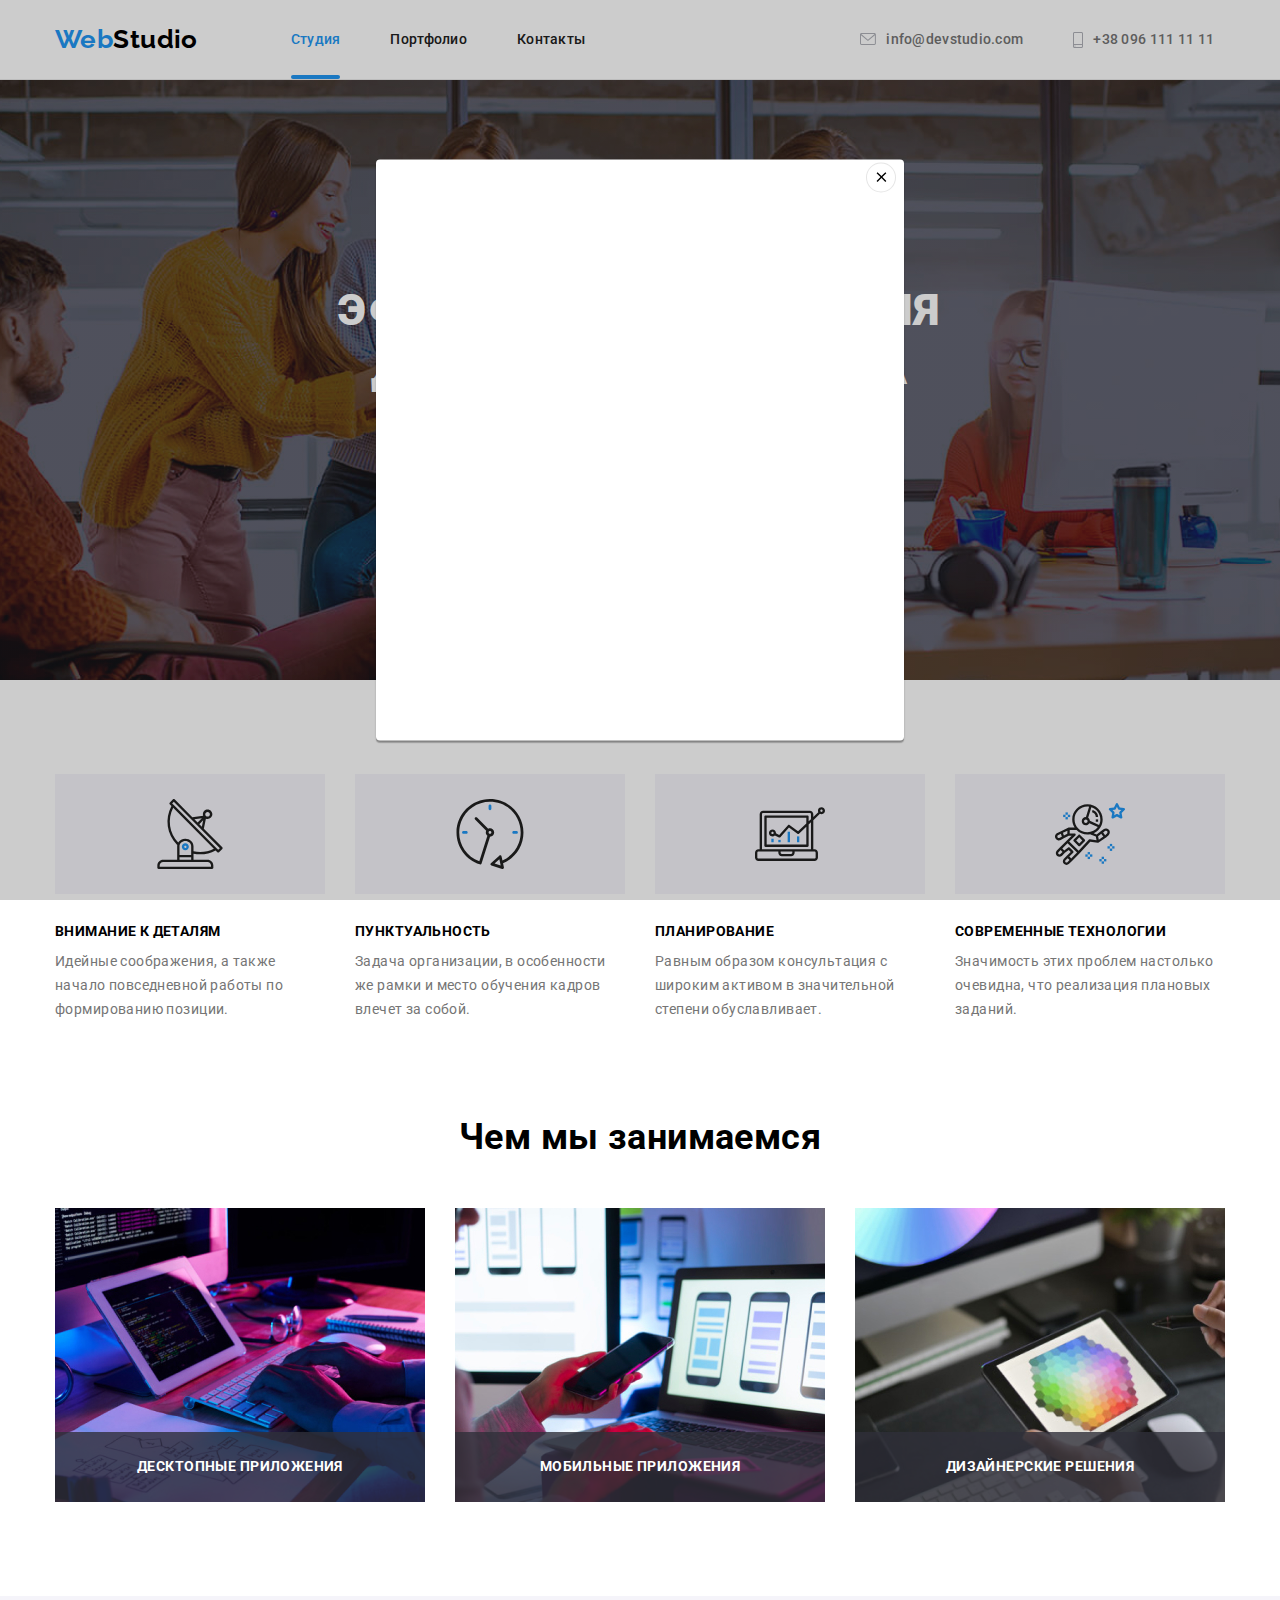
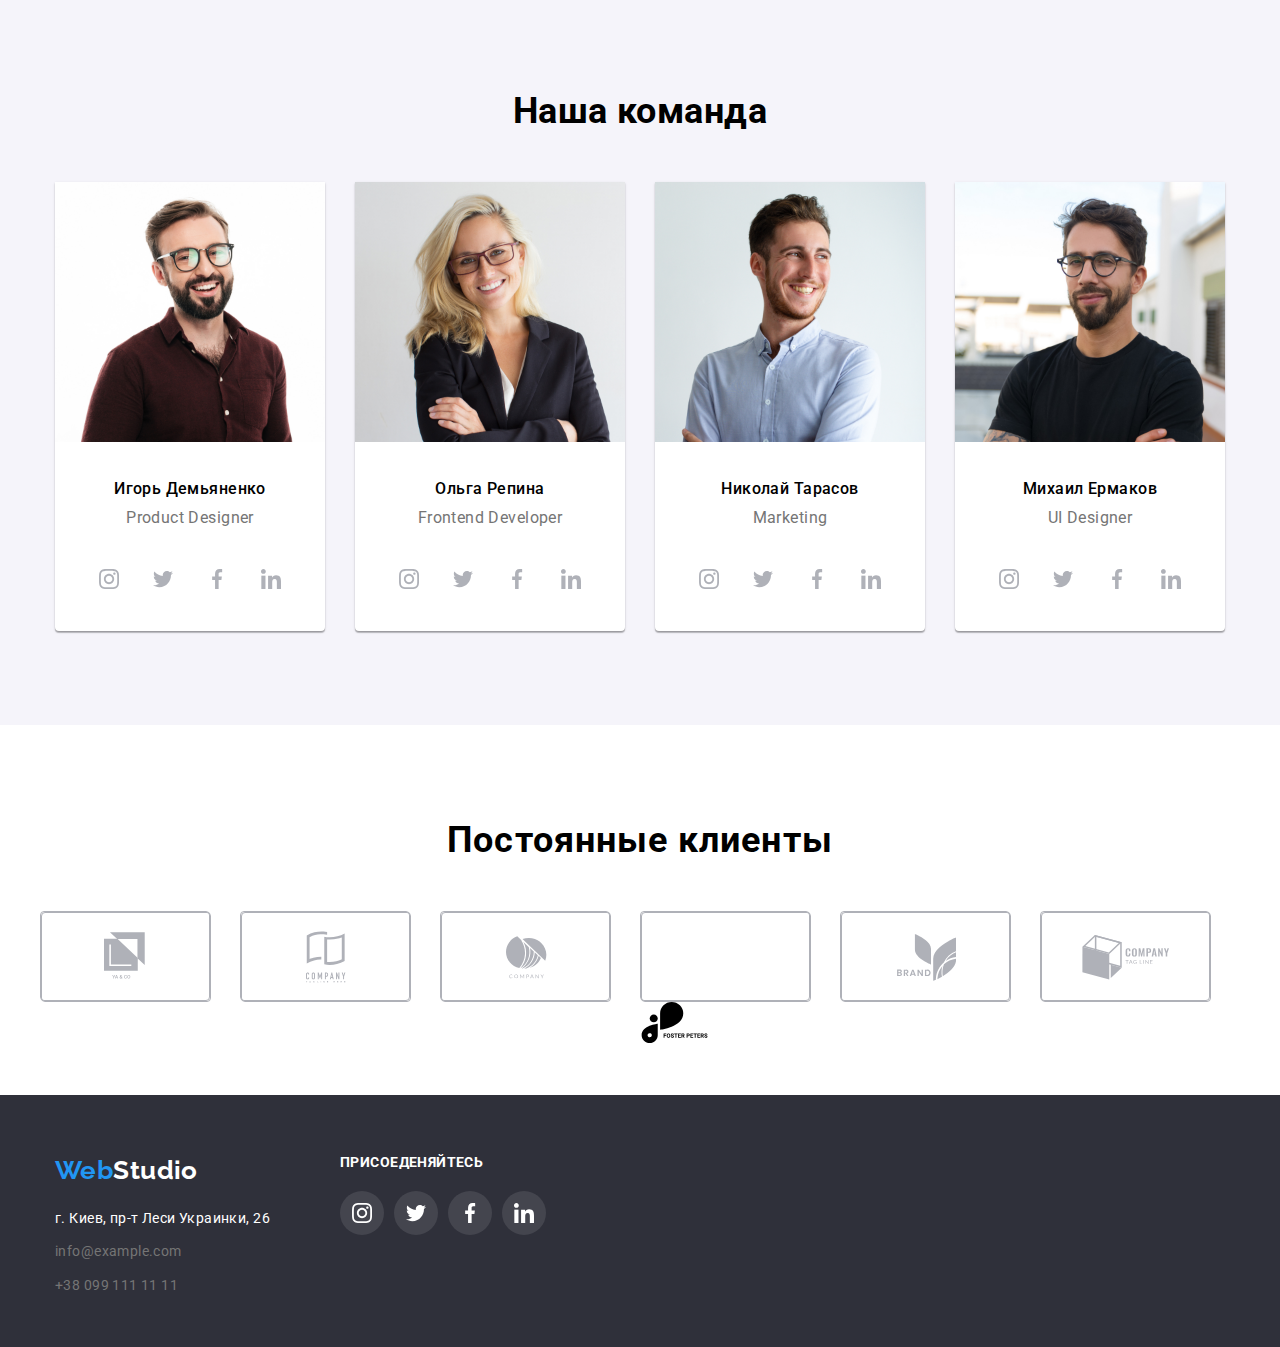
==== commit 03459acd: "поправил переносы" ====
--- a/index.html
+++ b/index.html
@@ -34,16 +34,18 @@
           <li class="link address-item">
             <a class="link contacts-link" href="mailto:">
               <svg class="icon-envelope">
-                <use href="./images/sprite.svg#icon-envelope"></use></svg
-              >info@devstudio.com
+                <use href="./images/sprite.svg#icon-envelope"></use>
+              </svg>
+              info@devstudio.com
             </a>
           </li>
           <li class="link address-item">
             <a class="link contacts-link" href="tel:+380961111111">
               <svg class="icon-smartphone">
-                <use href="./images/sprite.svg#icon-smartphone"></use></svg
-              >+38 096 111 11 11</a
-            >
+                <use href="./images/sprite.svg#icon-smartphone"></use>
+              </svg>
+              +38 096 111 11 11
+            </a>
           </li>
         </ul>
       </div>
@@ -261,40 +263,43 @@
           <h2 class="clients-title">Постоянные клиенты</h2>
           <ul class="clients-list list">
             <li class="items">
-              <a href="" class="client-section-link"
-                ><svg class="client-icon" width="45" height="50">
-                  <use href="./images/sprite.svg#icon-logo1"></use></svg
-              ></a>
-            </li>
-            <li class="items">
-              <a href="" class="client-section-link"
-                ><svg class="client-icon" width="40" height="52">
-                  <use href="./images/sprite.svg#icon-logo2"></use></svg
-              ></a>
-            </li>
-            <li class="items">
-              <a href="" class="client-section-link"
-                ><svg class="client-icon" width="41" height="43">
-                  <use href="./images/sprite.svg#icon-logo3"></use></svg
-              ></a>
-            </li>
-            <li class="items">
-              <a href="" class="client-section-link"
-                ><svg class="client-icon" width="80" height="42">
-                  <use href="./images/sprite.svg#icon-logo4"></use></svg
-              ></a>
-            </li>
-            <li class="items">
-              <a href="" class="client-section-link"
-                ><svg class="client-icon" width="59" height="47">
-                  <use href="./images/sprite.svg#icon-logo5"></use></svg
-              ></a>
-            </li>
-            <li class="items">
-              <a href="" class="client-section-link"
-                ><svg class="client-icon" width="88" height="45">
-                  <use href="./images/sprite.svg#icon-logo6"></use></svg
-              ></a>
+              <a href="" class="client-section-link">
+                <svg class="client-icon" width="45" height="50">
+                  <use href="./images/sprite.svg#icon-logo1"></use>
+                </svg>
+              </a>
+            </li>
+            <li class="items">
+              <a href="" class="client-section-link"> <svg class="client-icon" width="40" height="52">
+                  <use href="./images/sprite.svg#icon-logo2"></use>
+                </svg>
+              </a>
+            </li>
+            <li class="items">
+              <a href="" class="client-section-link"> <svg class="client-icon" width="41" height="43">
+                  <use href="./images/sprite.svg#icon-logo3"></use>
+                </svg>
+              </a>
+            </li>
+            <li class="items">
+              <a href="" class="client-section-link"></a>
+                <svg class="client-icon" width="80" height="42">
+                  <use href="./images/sprite.svg#icon-logo4"></use>
+                </svg>
+              </a>
+            </li>
+            <li class="items">
+              <a href="" class="client-section-link"> <svg class="client-icon" width="59" height="47">
+                  <use href="./images/sprite.svg#icon-logo5"></use>
+                </svg>
+              </a>
+            </li>
+            <li class="items">
+              <a href="" class="client-section-link">
+                <svg class="client-icon" width="88" height="45">
+                  <use href="./images/sprite.svg#icon-logo6"></use>
+                </svg>
+              </a>
             </li>
           </ul>
         </div>
@@ -304,9 +309,7 @@
     <footer class="bottom">
       <div class="container">
         <div class="footer-container">
-          <a href="/" class="logo-bottom"
-            ><span class="logo">Web</span><span class="second-logo-footer">Studio</span></a
-          >
+          <a href="/" class="logo-bottom"> <span class="logo">Web</span><span class="second-logo-footer">Studio</span> </a>
           <address class="address-container">
             <ul class="list">
               <li class="footer-contact">
@@ -358,12 +361,11 @@
         </div>
       </div>
     </footer>
-
     <div class="backdrop is-hidden" data-modal>
       <div class="modal">
-        <a href="" class="close" data-modal-close
-          ><svg class="close-icon" width="18" height="18"><use href="./images/sprite.svg#icon-close"></use></svg
-        ></a>
+        <button class="close" data-modal-close>
+          <svg class="close-icon" width="18" height="18"><use href="./images/sprite.svg#icon-close"></use></svg>
+        </button>
       </div>
     </div>
     <script src="./js/modal.js"></script>
--- a/css/styles.css
+++ b/css/styles.css
@@ -703,4 +703,10 @@
   position: absolute;
   top: 3px;
   right: 8px;
-}
+  cursor: pointer;
+}
+.close:hover {
+  fill: #2196f3;
+  border-radius: 50%;
+  border: 1px solid #2196f3;
+}
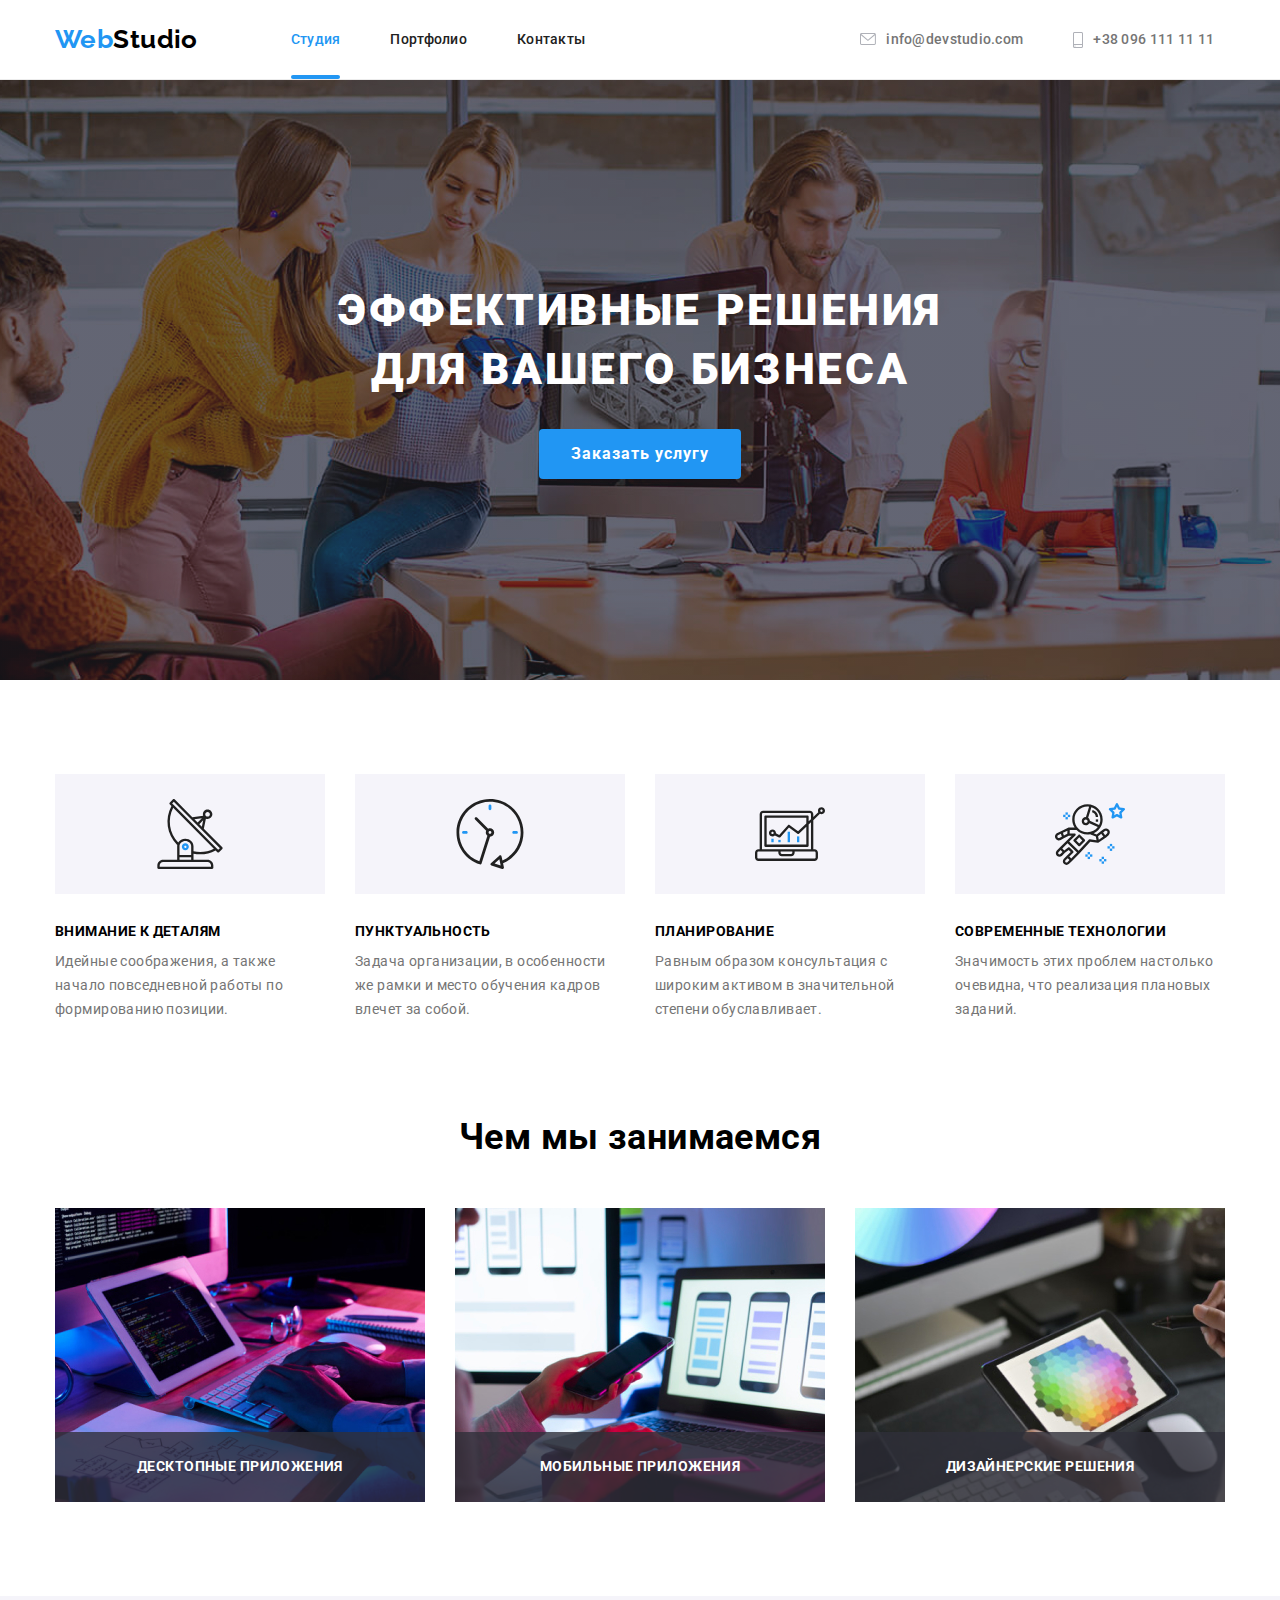
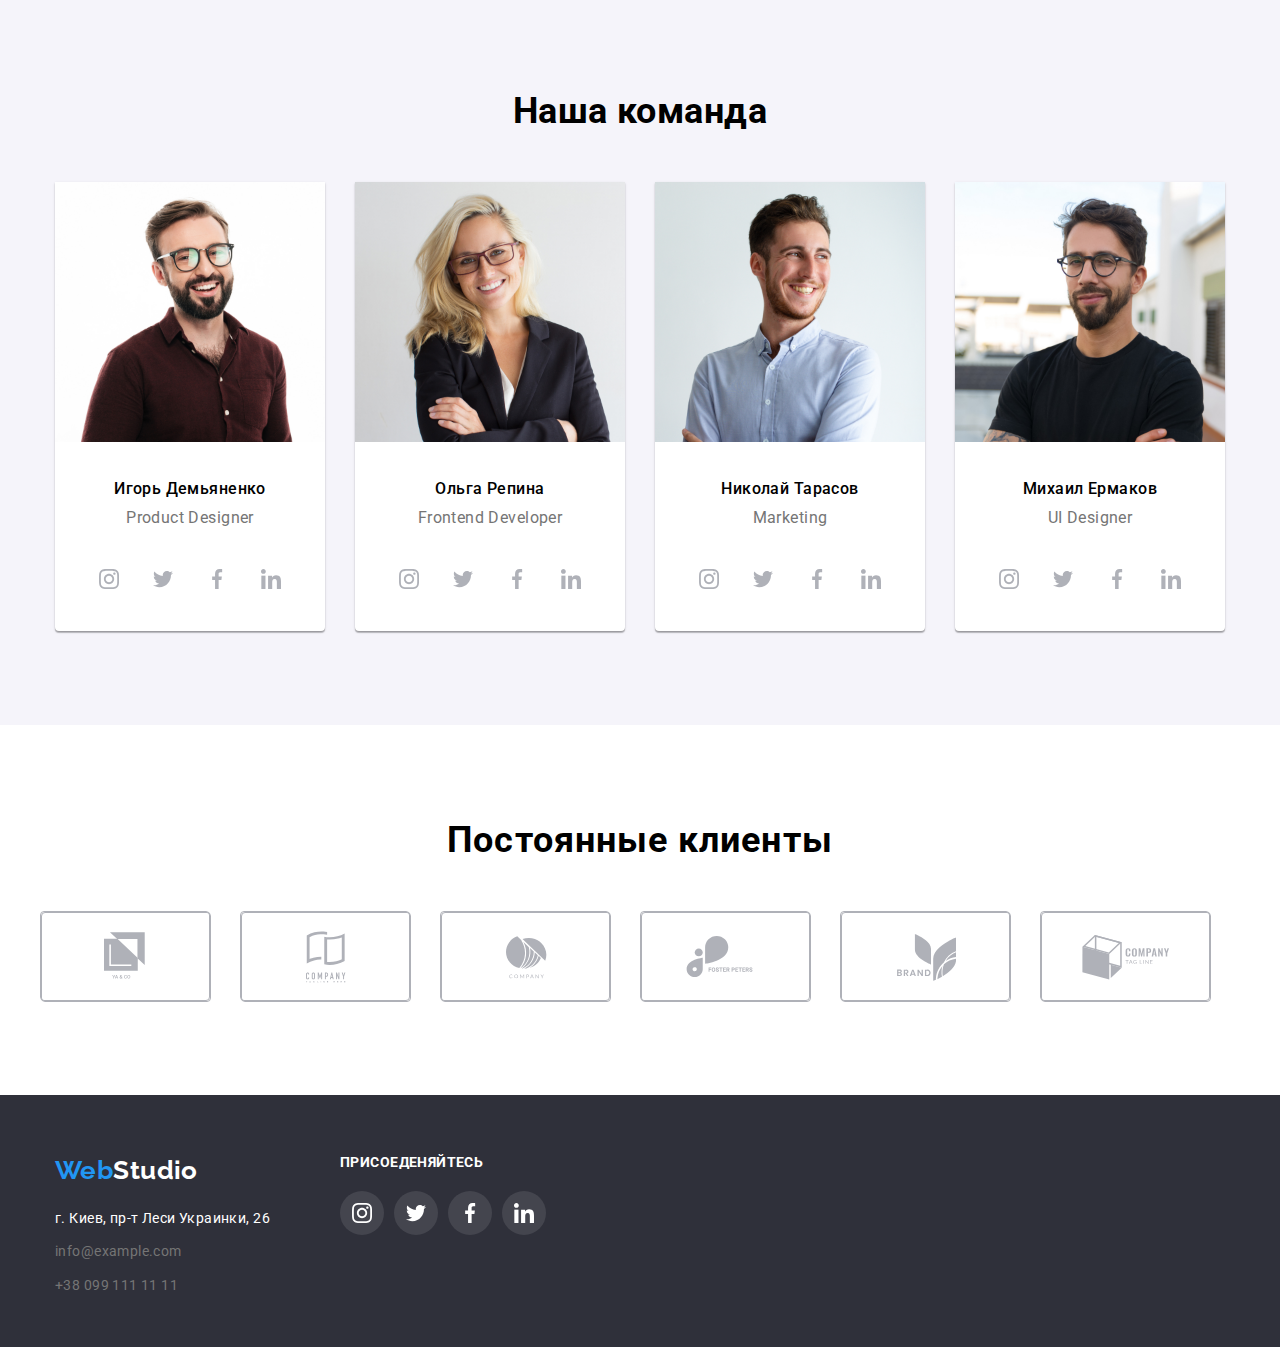
==== commit 2973f0c7: "Анимации" ====
--- a/index.html
+++ b/index.html
@@ -270,26 +270,29 @@
               </a>
             </li>
             <li class="items">
-              <a href="" class="client-section-link"> <svg class="client-icon" width="40" height="52">
+              <a href="" class="client-section-link">
+                <svg class="client-icon" width="40" height="52">
                   <use href="./images/sprite.svg#icon-logo2"></use>
                 </svg>
               </a>
             </li>
             <li class="items">
-              <a href="" class="client-section-link"> <svg class="client-icon" width="41" height="43">
+              <a href="" class="client-section-link">
+                <svg class="client-icon" width="41" height="43">
                   <use href="./images/sprite.svg#icon-logo3"></use>
                 </svg>
               </a>
             </li>
             <li class="items">
-              <a href="" class="client-section-link"></a>
+              <a href="" class="client-section-link">
                 <svg class="client-icon" width="80" height="42">
                   <use href="./images/sprite.svg#icon-logo4"></use>
                 </svg>
               </a>
             </li>
             <li class="items">
-              <a href="" class="client-section-link"> <svg class="client-icon" width="59" height="47">
+              <a href="" class="client-section-link">
+                <svg class="client-icon" width="59" height="47">
                   <use href="./images/sprite.svg#icon-logo5"></use>
                 </svg>
               </a>
@@ -309,7 +312,9 @@
     <footer class="bottom">
       <div class="container">
         <div class="footer-container">
-          <a href="/" class="logo-bottom"> <span class="logo">Web</span><span class="second-logo-footer">Studio</span> </a>
+          <a href="/" class="logo-bottom">
+            <span class="logo">Web</span><span class="second-logo-footer">Studio</span>
+          </a>
           <address class="address-container">
             <ul class="list">
               <li class="footer-contact">
--- a/css/styles.css
+++ b/css/styles.css
@@ -18,6 +18,7 @@
   --title-text-color: #212121;
   --accent-color: #2196f3;
   --primary-white-color: #ffffff;
+  --animation: 250ms cubic-bezier(0.4, 0, 0.2, 1);
 }
 a {
   text-decoration: none;
@@ -41,6 +42,7 @@
 .section {
   padding: 94px 0;
 }
+
 /* Шапка*/
 .page-header {
   display: flex;
@@ -89,6 +91,7 @@
   font-size: 14px;
   line-height: 1.14;
   letter-spacing: 0.02em;
+  transition: var(--animation);
 }
 .site-nav .current {
   color: var(--accent-color);
@@ -138,15 +141,6 @@
   margin-right: 50px;
 }
 
-.list {
-  list-style: none;
-  margin: 0;
-  padding: 0;
-}
-
-.contacts-link {
-  color: var(--primary-text-color);
-}
 .contacts-link {
   color: var(--primary-text-color);
 }
@@ -174,18 +168,21 @@
   font-weight: 500;
   line-height: 1.14;
   letter-spacing: 0.02em;
+  transition: var(--animation);
 }
 .icon-envelope {
   width: 16px;
   height: 12px;
   margin-right: 10px;
   fill: #afb1b8;
+  transition: var(--animation);
 }
 .icon-smartphone {
   margin-right: 10px;
   fill: #afb1b8;
   width: 10px;
   height: 16px;
+  transition: var(--animation);
 }
 .address-item:not(:last-child) {
   margin-right: 50px;
@@ -294,6 +291,7 @@
   border-radius: 4px;
   border: none;
   margin-right: 8px;
+  transition: var(--animation);
 }
 .buttons-item:last-child button {
   margin-right: 0;
@@ -326,9 +324,12 @@
   line-height: 28px;
   letter-spacing: 0.03em;
   transform: translateY(100%);
-  transition: transform 250ms cubic-bezier(0.4, 0, 0.2, 1);
+  transition: var(--animation);
 }
 .project-item:hover .overlay-project {
+  transform: translateY(0);
+}
+.project-item:focus .overlay-project {
   transform: translateY(0);
 }
 .projects-list {
@@ -512,11 +513,14 @@
   width: 44px;
   height: 44px;
   border-radius: 50%;
-}
+  transition: var(--animation);
+}
+
 .social-icons .icon {
   width: 20px;
   height: 20px;
   fill: #afb1b8;
+  transition: var(--animation);
 }
 .social-icons-link:hover,
 .social-icons-link:focus {
@@ -561,6 +565,7 @@
   border: 1px solid #afb1b8;
   box-sizing: border-box;
   border-radius: 4px;
+  transition: var(--animation);
 }
 .clients-list .items {
   margin-right: 30px;
@@ -612,6 +617,7 @@
   line-height: 1.7;
   letter-spacing: 0.03em;
   margin-bottom: 9px;
+  transition: var(--animation);
 }
 .mail-footer:focus,
 .mail-footer:hover,
@@ -646,6 +652,7 @@
   height: 44px;
   background: rgba(255, 255, 255, 0.1);
   border-radius: 50%;
+  transition: var(--animation);
 }
 .social-link:hover {
   background-color: var(--accent-color);
@@ -671,9 +678,11 @@
   bottom: 0;
   right: 0;
   background: rgba(0, 0, 0, 0.2);
-}
-.backdrop.is-hidden {
-  opacity: 1;
+  transition: opacity 500ms ease-out 200ms;
+}
+.is-hidden {
+  opacity: 0;
+  visibility: hidden;
   pointer-events: none;
 }
 .modal {
@@ -682,10 +691,11 @@
   height: 581px;
   top: 50%;
   left: 50%;
-  transform: translate(-50%, -50%);
+  transform: translate(-50%, -50%) scale(1);
   background: #ffffff;
   box-shadow: 0px 1px 3px rgba(0, 0, 0, 0.12), 0px 1px 1px rgba(0, 0, 0, 0.14), 0px 2px 1px rgba(0, 0, 0, 0.2);
   border-radius: 4px;
+  transition: transform 700ms ease-in-out 300ms;
 }
 .close {
   position: absolute;
@@ -710,3 +720,6 @@
   border-radius: 50%;
   border: 1px solid #2196f3;
 }
+.is-hidden .modal {
+  transform: translate(100%, 100%) scale(0.2);
+}
